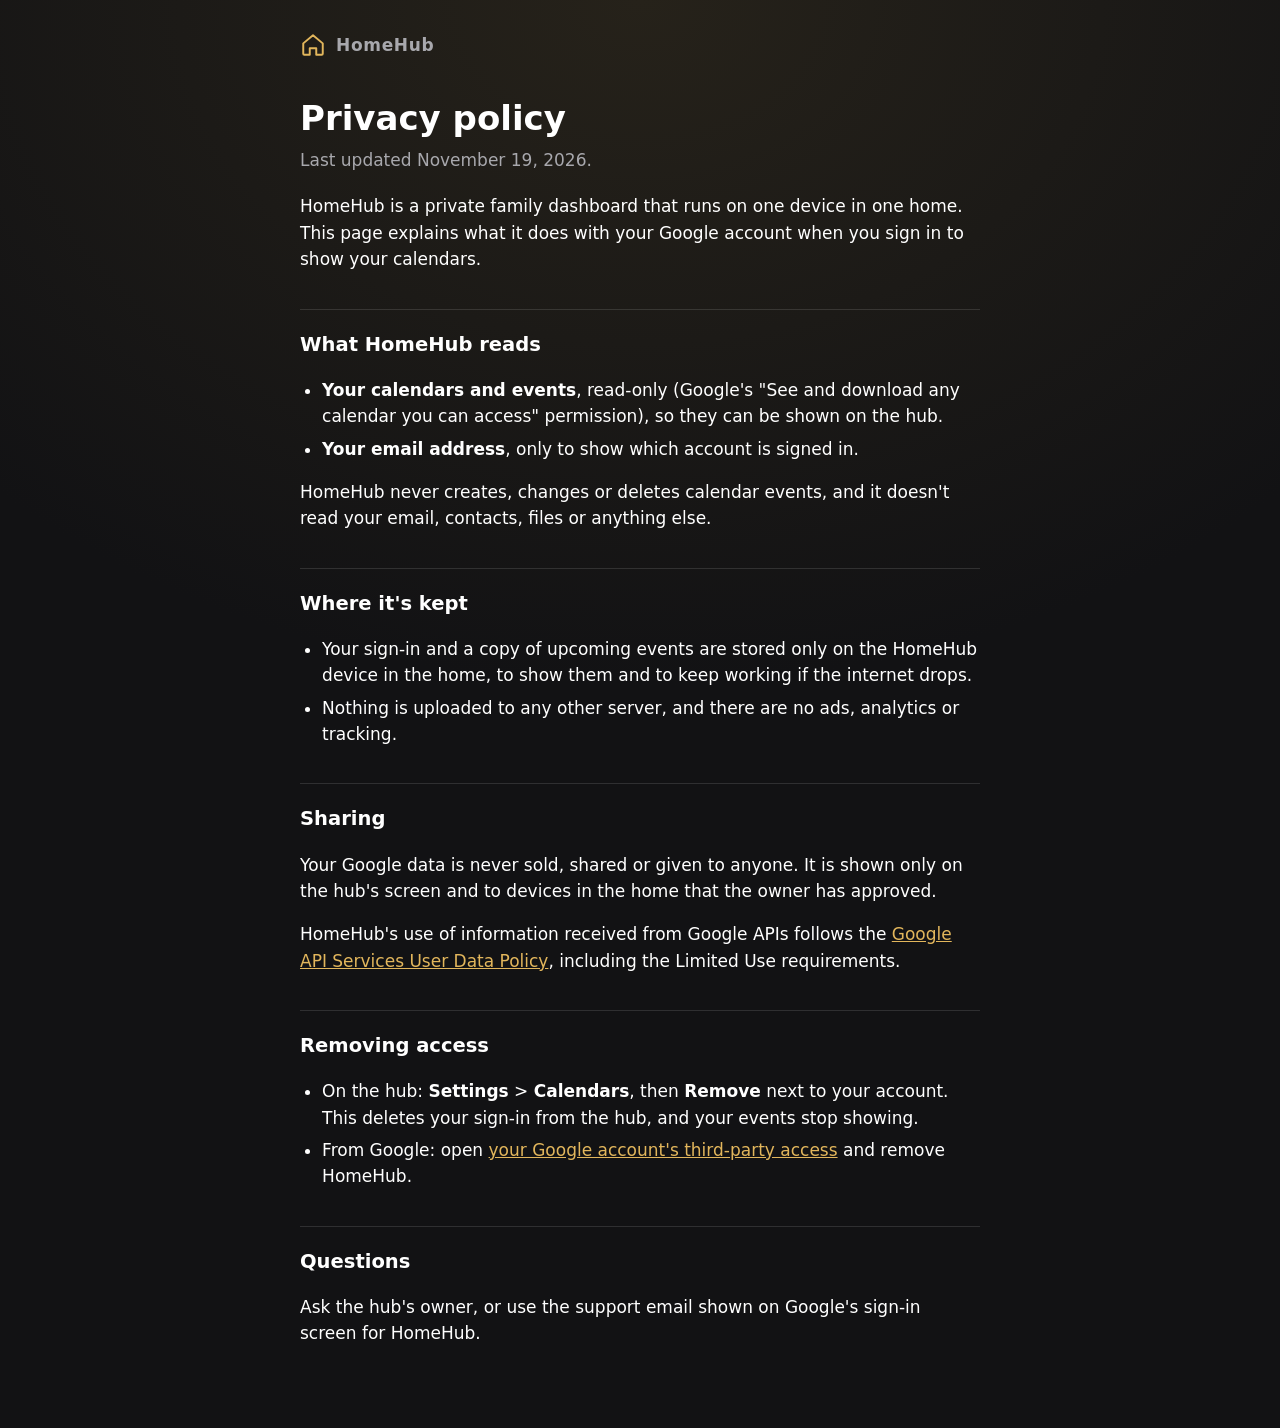
==== privacy.html @ 23f84fff "HomeHub home page and privacy policy The two public pages Google asks for before HomeHub's Google si" ====
<!DOCTYPE html>
<html lang="en">
<head>
  <meta charset="UTF-8">
  <meta name="viewport" content="width=device-width, initial-scale=1">
  <title>HomeHub privacy policy</title>
  <link rel="stylesheet" href="style.css">
</head>
<body>
  <main>
    <p class="brand">
      <svg viewBox="0 0 24 24" aria-hidden="true"><path d="M3 10.5 12 3l9 7.5V20a1 1 0 0 1-1 1h-5v-6H9v6H4a1 1 0 0 1-1-1z" fill="none" stroke="currentColor" stroke-width="1.8" stroke-linejoin="round"/></svg>
      <a href="./">HomeHub</a>
    </p>
    <h1>Privacy policy</h1>
    <p class="lead">Last updated November 19, 2026.</p>
    <p>HomeHub is a private family dashboard that runs on one device in one home. This page explains what it does with your Google account when you sign in to show your calendars.</p>

    <h2>What HomeHub reads</h2>
    <ul>
      <li><b>Your calendars and events</b>, read-only (Google's "See and download any calendar you can access" permission), so they can be shown on the hub.</li>
      <li><b>Your email address</b>, only to show which account is signed in.</li>
    </ul>
    <p>HomeHub never creates, changes or deletes calendar events, and it doesn't read your email, contacts, files or anything else.</p>

    <h2>Where it's kept</h2>
    <ul>
      <li>Your sign-in and a copy of upcoming events are stored only on the HomeHub device in the home, to show them and to keep working if the internet drops.</li>
      <li>Nothing is uploaded to any other server, and there are no ads, analytics or tracking.</li>
    </ul>

    <h2>Sharing</h2>
    <p>Your Google data is never sold, shared or given to anyone. It is shown only on the hub's screen and to devices in the home that the owner has approved.</p>
    <p>HomeHub's use of information received from Google APIs follows the <a href="https://developers.google.com/terms/api-services-user-data-policy">Google API Services User Data Policy</a>, including the Limited Use requirements.</p>

    <h2>Removing access</h2>
    <ul>
      <li>On the hub: <b>Settings</b> &gt; <b>Calendars</b>, then <b>Remove</b> next to your account. This deletes your sign-in from the hub, and your events stop showing.</li>
      <li>From Google: open <a href="https://myaccount.google.com/permissions">your Google account's third-party access</a> and remove HomeHub.</li>
    </ul>

    <h2>Questions</h2>
    <p>Ask the hub's owner, or use the support email shown on Google's sign-in screen for HomeHub.</p>
  </main>
</body>
</html>
---- style.css ----
/* The same dark look and gold as HomeHub */
:root {
  --text: #ffffff;
  --text-dim: #a8a8ad;
  --accent: #e2b65c;
  --line: rgba(255, 255, 255, 0.12);
}

body {
  margin: 0;
  min-height: 100vh;
  background: radial-gradient(120% 80% at 50% 0%, #26221a 0%, #121214 60%);
  color: var(--text);
  font-family: system-ui, -apple-system, "Segoe UI", Roboto, sans-serif;
  font-size: 17px;
  line-height: 1.55;
}

main {
  max-width: 680px;
  margin: 0 auto;
  padding: 32px 20px 64px;
}

.brand {
  display: flex;
  align-items: center;
  gap: 10px;
  margin: 0 0 40px;
  font-weight: 600;
  letter-spacing: 0.04em;
  color: var(--text-dim);
}
.brand svg {
  width: 26px;
  height: 26px;
  color: var(--accent);
}
.brand a {
  color: inherit;
  text-decoration: none;
}

h1 {
  margin: 0 0 8px;
  font-size: 2em;
  line-height: 1.2;
}
h2 {
  margin: 36px 0 8px;
  padding-top: 20px;
  border-top: 1px solid var(--line);
  font-size: 1.15em;
}
.lead {
  margin: 0 0 20px;
  color: var(--text-dim);
}
ul {
  padding-left: 1.3em;
}
li {
  margin: 6px 0;
}
a {
  color: var(--accent);
}
.links {
  margin-top: 40px;
}
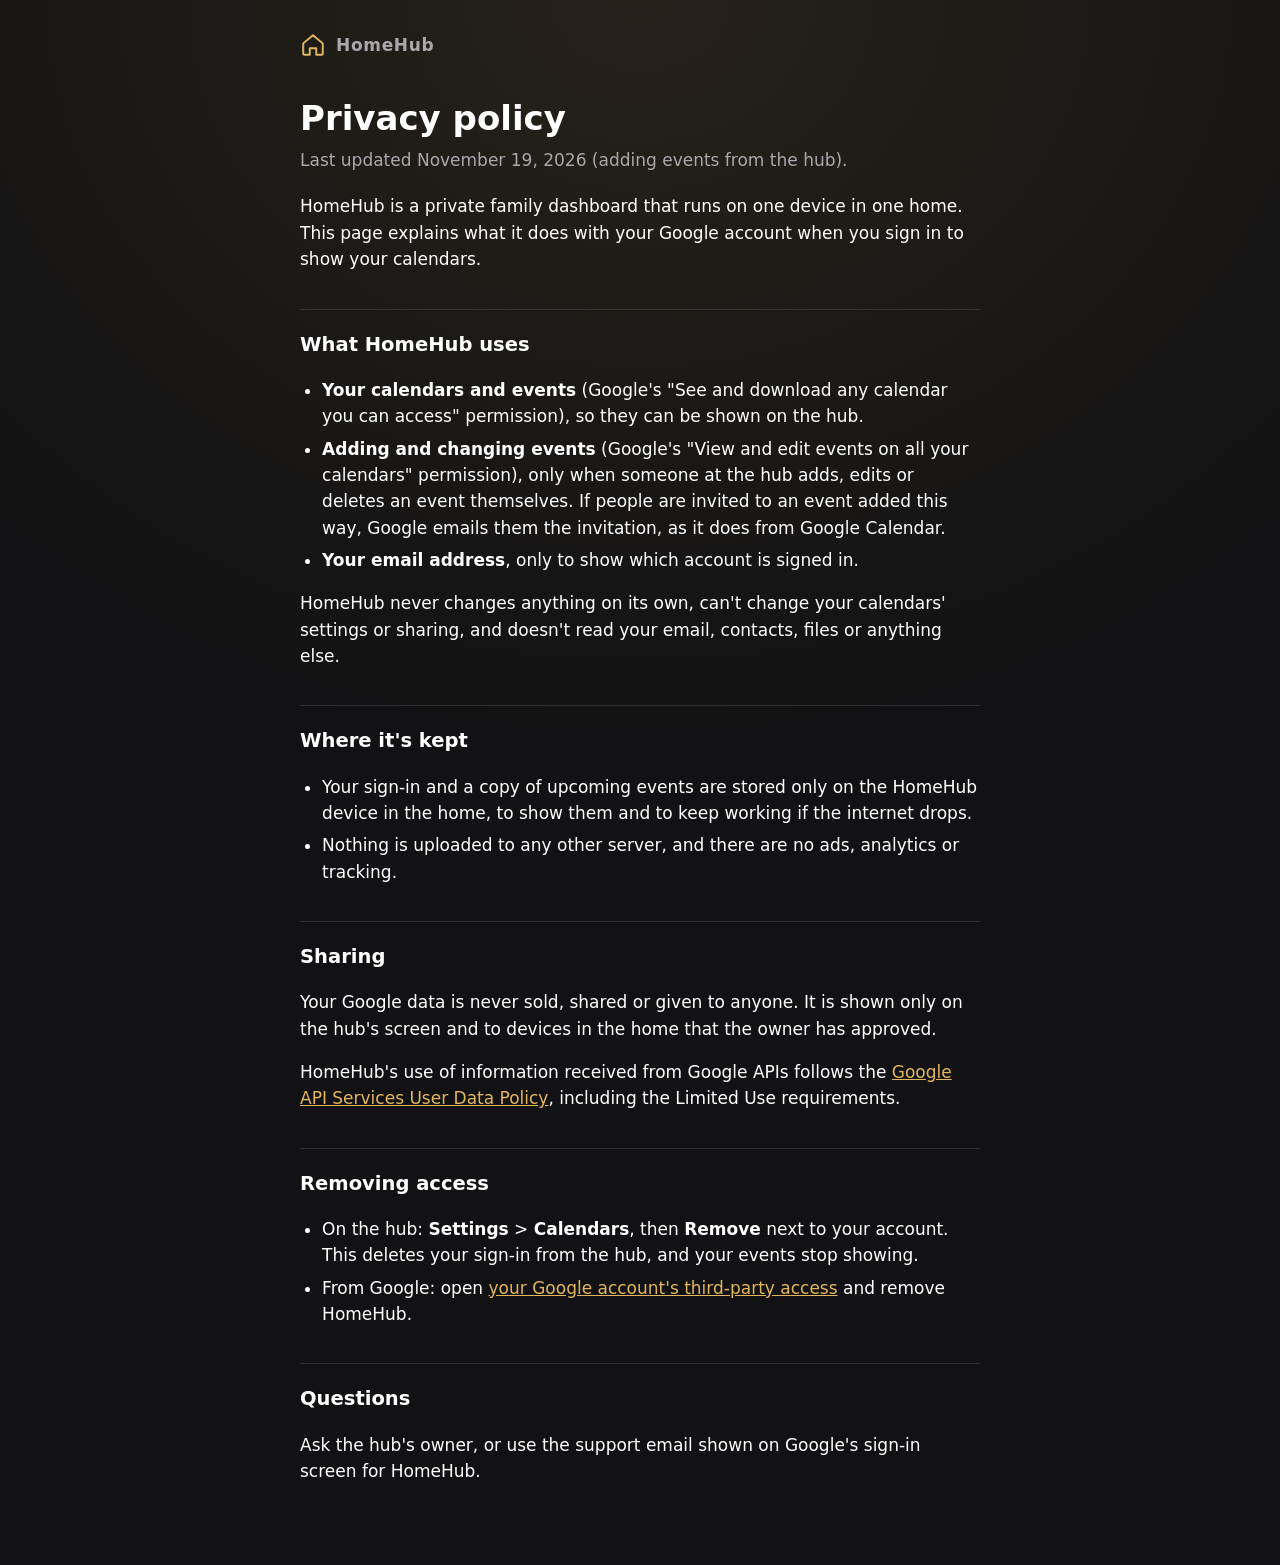
==== commit 5085584e: "Privacy policy: adding and changing events from the hub HomeHub now asks Google to view and edit eve" ====
--- a/privacy.html
+++ b/privacy.html
@@ -13,15 +13,16 @@
       <a href="./">HomeHub</a>
     </p>
     <h1>Privacy policy</h1>
-    <p class="lead">Last updated November 19, 2026.</p>
+    <p class="lead">Last updated November 19, 2026 (adding events from the hub).</p>
     <p>HomeHub is a private family dashboard that runs on one device in one home. This page explains what it does with your Google account when you sign in to show your calendars.</p>
 
-    <h2>What HomeHub reads</h2>
+    <h2>What HomeHub uses</h2>
     <ul>
-      <li><b>Your calendars and events</b>, read-only (Google's "See and download any calendar you can access" permission), so they can be shown on the hub.</li>
+      <li><b>Your calendars and events</b> (Google's "See and download any calendar you can access" permission), so they can be shown on the hub.</li>
+      <li><b>Adding and changing events</b> (Google's "View and edit events on all your calendars" permission), only when someone at the hub adds, edits or deletes an event themselves. If people are invited to an event added this way, Google emails them the invitation, as it does from Google Calendar.</li>
       <li><b>Your email address</b>, only to show which account is signed in.</li>
     </ul>
-    <p>HomeHub never creates, changes or deletes calendar events, and it doesn't read your email, contacts, files or anything else.</p>
+    <p>HomeHub never changes anything on its own, can't change your calendars' settings or sharing, and doesn't read your email, contacts, files or anything else.</p>
 
     <h2>Where it's kept</h2>
     <ul>
